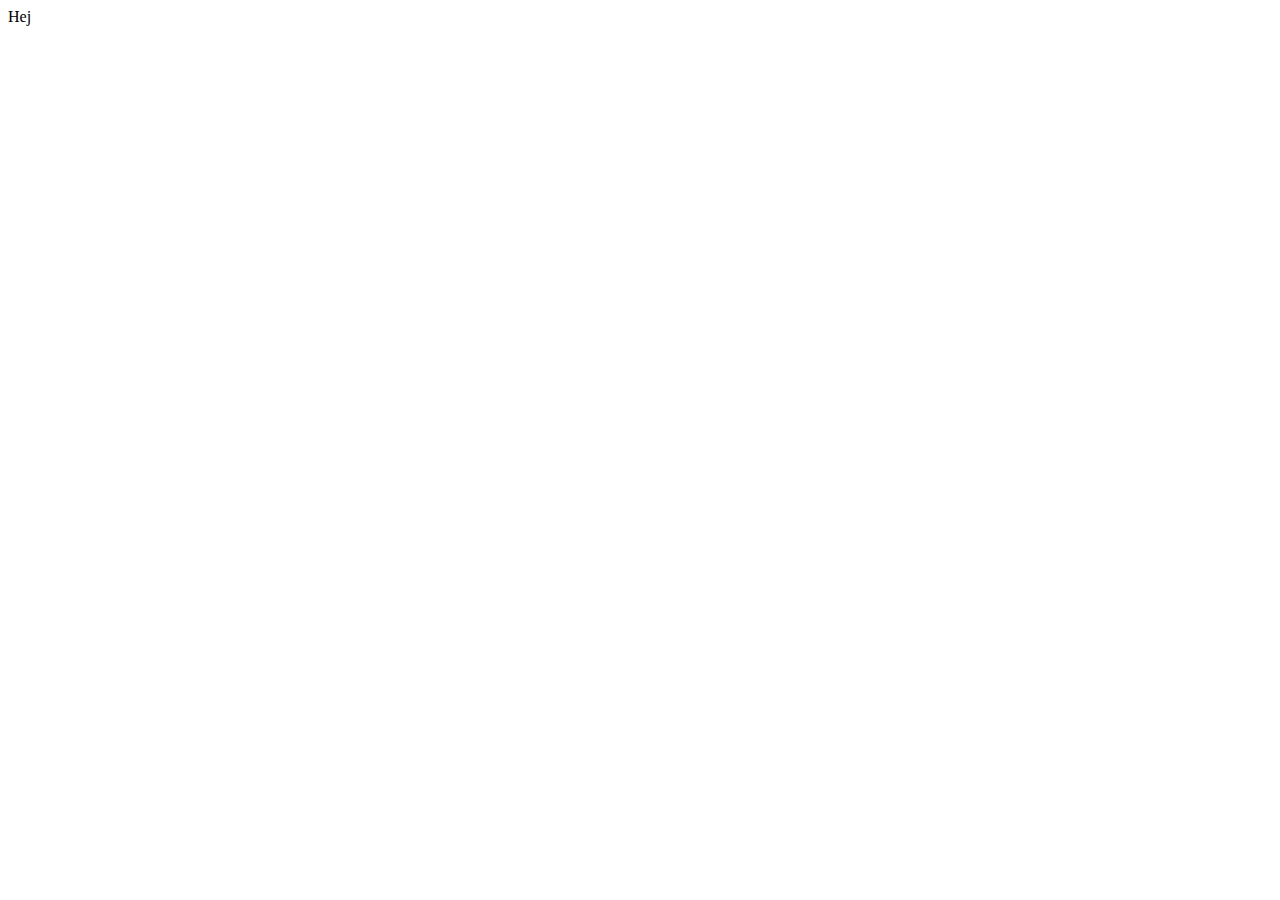
==== webbsida1.html @ 3d152af8 "first commit" ====
<!DOCTYPE html>
<html lang="en">
<head>
    <meta charset="UTF-8">
    <meta http-equiv="X-UA-Compatible" content="IE=edge">
    <meta name="viewport" content="width=device-width, initial-scale=1.0">
    <title>Document</title>
</head>
<body>
    Hej
</body>
</html>
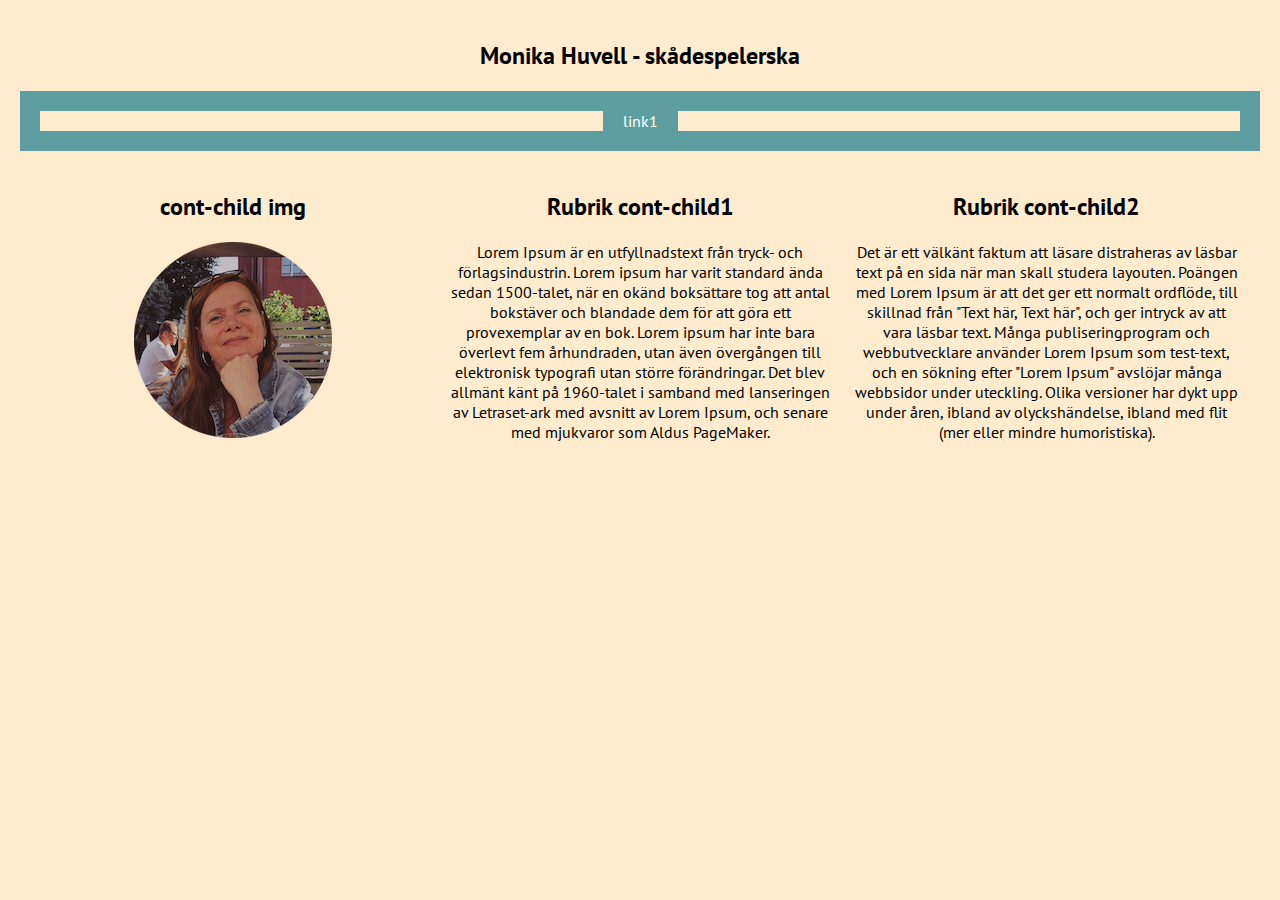
==== commit d7a5637d: "Webbsida2" ====
--- a/webbsida1.html
+++ b/webbsida1.html
@@ -5,8 +5,62 @@
     <meta http-equiv="X-UA-Compatible" content="IE=edge">
     <meta name="viewport" content="width=device-width, initial-scale=1.0">
     <title>Document</title>
+
+    <link rel="stylesheet" href="webbsida1.css" />
+
+    <link rel="preconnect" href="https://fonts.googleapis.com">
+<link rel="preconnect" href="https://fonts.gstatic.com" crossorigin>
+<link href="https://fonts.googleapis.com/css2?family=PT+Sans&display=swap" rel="stylesheet">
+
+    <header class="header">
+        <h2>Monika Huvell - skådespelerska</h2>
 </head>
+
 <body>
-    Hej
+    <div class="topnav">
+        <nav>
+          <a href="webbsida1.html">link1</a>
+        </nav>
+      </div>
+      <section>
+        <div class="content">
+          <div class="cont-child-img">
+            <h2>cont-child img</h2>
+            <img src="img/Profilbild.png" alt="profilbild" />
+          </div>
+          <div class="cont-child1">
+            <h2>Rubrik cont-child1</h2>
+            <p>
+              Lorem Ipsum är en utfyllnadstext från tryck- och förlagsindustrin.
+              Lorem ipsum har varit standard ända sedan 1500-talet, när en okänd
+              boksättare tog att antal bokstäver och blandade dem för att göra ett
+              provexemplar av en bok. Lorem ipsum har inte bara överlevt fem
+              århundraden, utan även övergången till elektronisk typografi utan
+              större förändringar. Det blev allmänt känt på 1960-talet i samband
+              med lanseringen av Letraset-ark med avsnitt av Lorem Ipsum, och
+              senare med mjukvaror som Aldus PageMaker.
+            </p>
+          </div>
+          <div class="cont-child2">
+            <h2>Rubrik cont-child2</h2>
+            <p>
+              Det är ett välkänt faktum att läsare distraheras av läsbar text på
+              en sida när man skall studera layouten. Poängen med Lorem Ipsum är
+              att det ger ett normalt ordflöde, till skillnad från "Text här, Text
+              här", och ger intryck av att vara läsbar text. Många
+              publiseringprogram och webbutvecklare använder Lorem Ipsum som
+              test-text, och en sökning efter "Lorem Ipsum" avslöjar många
+              webbsidor under uteckling. Olika versioner har dykt upp under åren,
+              ibland av olyckshändelse, ibland med flit (mer eller mindre
+              humoristiska).
+            </p>
+          </div>
+       
+        </div>
+       
+      </section>
+    </body>
+  </html>
+  
 </body>
 </html>--- a/webbsida1.css
+++ b/webbsida1.css
@@ -0,0 +1,63 @@
+*{
+    box-sizing: border-box;
+    background-color: blanchedalmond;
+    font-family: 'PT Sans', sans-serif;
+}
+
+body{
+    margin: 0;
+}
+
+.header{
+
+    text-align: center;
+    padding: 20px;
+}
+
+.topnav{
+    background-color: cadetblue;
+    padding: 20px;
+    text-align: center;
+    
+}
+
+.topnav a {
+background-color: cadetblue;
+padding: 20px;
+text-decoration: none;
+color: white;
+}
+
+.topnav a:hover{
+    background-color: blanchedalmond;
+    color: black;
+}
+
+.content{
+display: flex;
+padding: 10px;
+}
+
+.cont-child-img{
+    flex: 1;
+    padding: 10px;
+    margin: left 20px; ;
+    text-align: center;
+}
+
+.cont-child1{
+flex: 1;
+padding: 10px;
+}
+
+.cont-child2{
+    flex: 1;
+    padding: 10px;
+}
+
+.cont-child3{
+    flex: 1;
+    padding: 10px;
+
+}
+
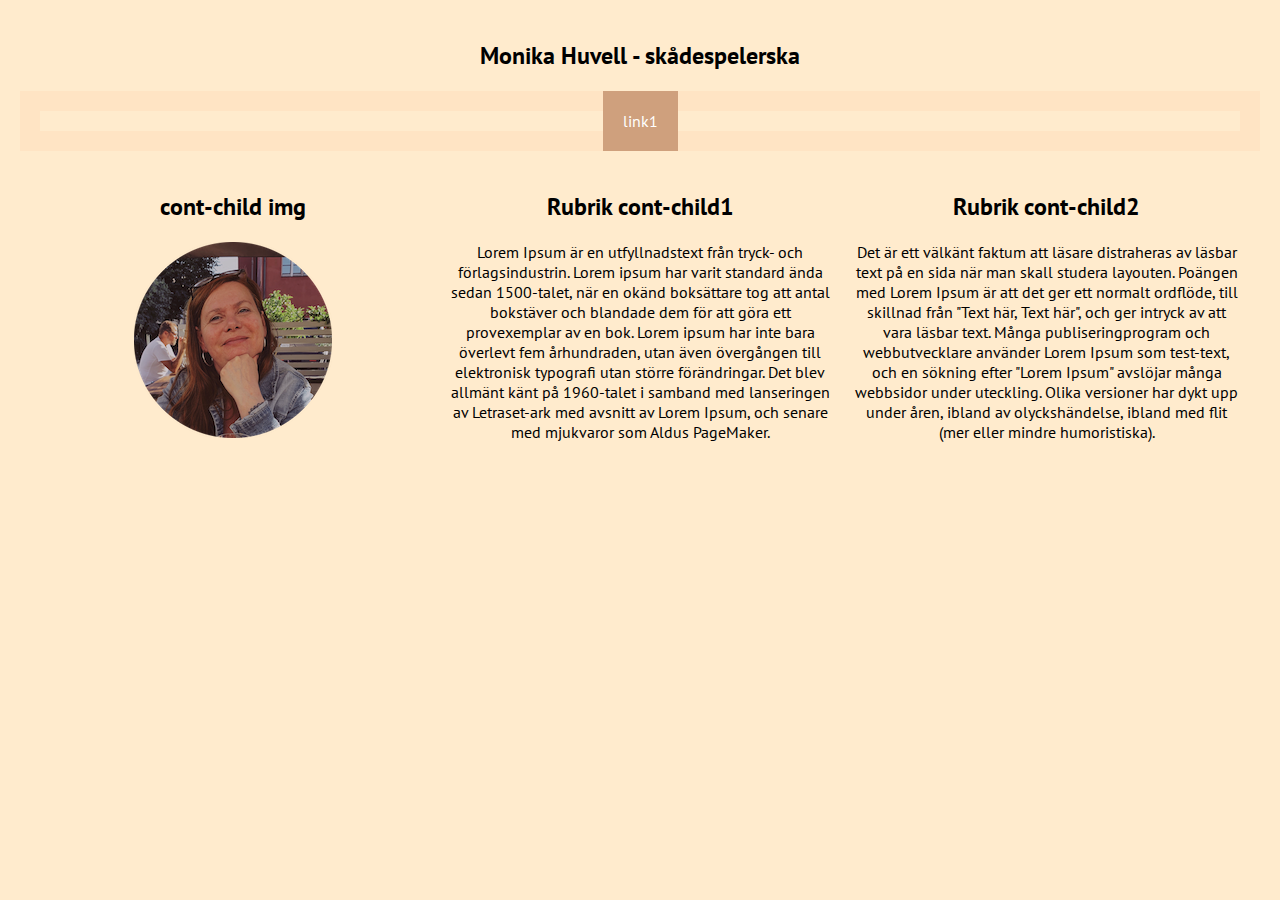
==== commit 9091b612: "Webbsida123" ====
--- a/webbsida1.html
+++ b/webbsida1.html
@@ -6,7 +6,7 @@
     <meta name="viewport" content="width=device-width, initial-scale=1.0">
     <title>Document</title>
 
-    <link rel="stylesheet" href="webbsida1.css" />
+    <link rel="stylesheet" href="stylesida123.css" />
 
     <link rel="preconnect" href="https://fonts.googleapis.com">
 <link rel="preconnect" href="https://fonts.gstatic.com" crossorigin>
--- a/stylesida123.css
+++ b/stylesida123.css
@@ -0,0 +1,62 @@
+*{
+    box-sizing: border-box;
+    background-color: blanchedalmond;
+    font-family: 'PT Sans', sans-serif;
+}
+
+body{
+    margin: 0;
+}
+
+.header{
+
+    text-align: center;
+    padding: 20px;
+}
+
+.topnav{
+    background-color: bisque;
+    padding: 20px;
+    text-align: center;
+    
+}
+
+.topnav a {
+background-color: rgb(207, 160, 125);
+padding: 20px;
+text-decoration: none;
+color: white;
+}
+
+.topnav a:hover{
+    background-color: rgb(252, 206, 138);
+    color: black;
+}
+
+.content{
+display: flex;
+padding: 10px;
+}
+
+.cont-child-img{
+    flex: 1;
+    padding: 10px;
+    margin: left 20px; ;
+    text-align: center;
+}
+
+.cont-child1{
+flex: 1;
+padding: 10px;
+}
+
+.cont-child2{
+    flex: 1;
+    padding: 10px;
+}
+
+.cont-child3{
+    flex: 1;
+   padding: 10px;
+
+}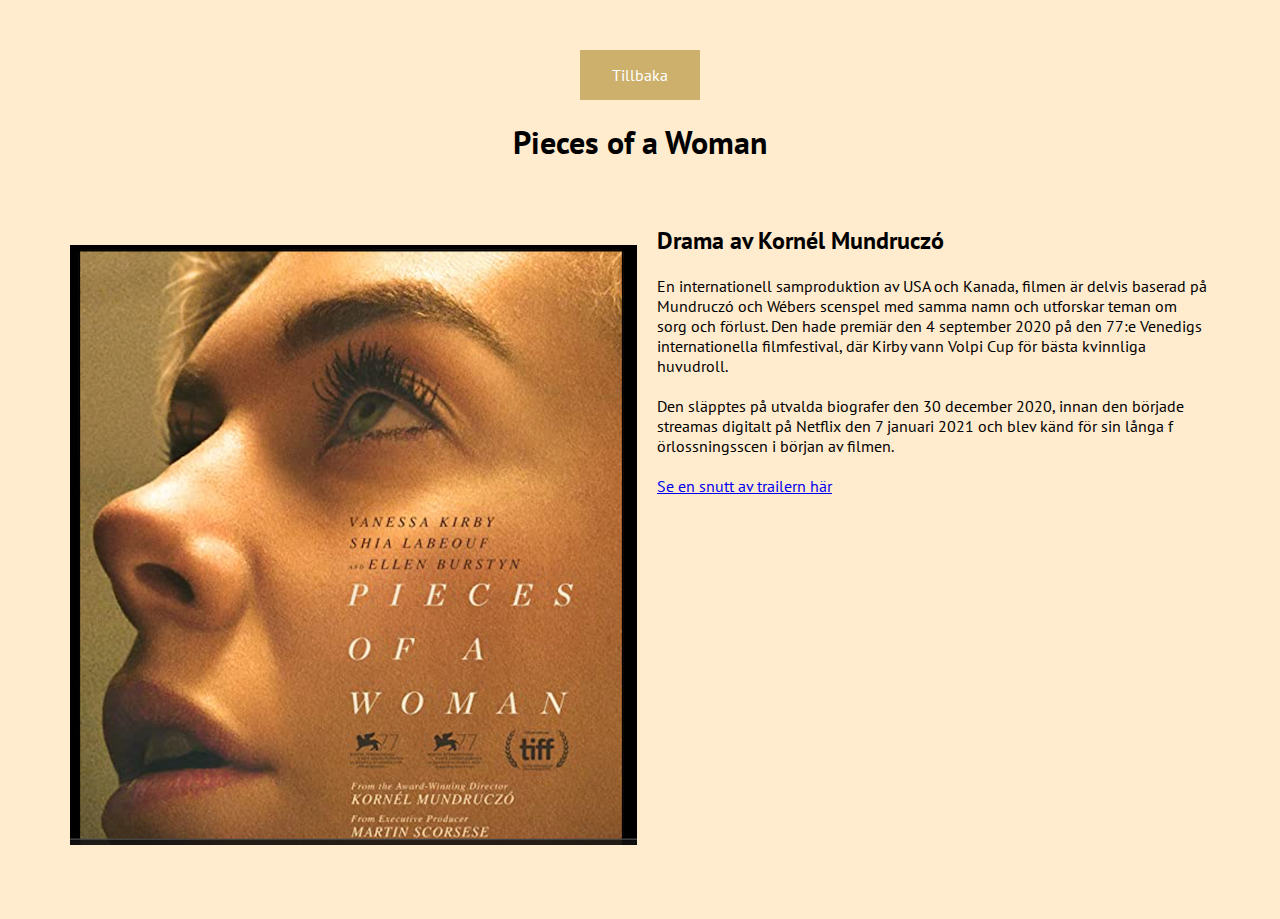
==== commit d4bbed27: "Inkluderat tillbakaknapp" ====
--- a/webbsida1.html
+++ b/webbsida1.html
@@ -7,54 +7,50 @@
     <title>Document</title>
 
     <link rel="stylesheet" href="stylesida123.css" />
+    <script type="text/javascript" src="script.js"></script>
 
     <link rel="preconnect" href="https://fonts.googleapis.com">
 <link rel="preconnect" href="https://fonts.gstatic.com" crossorigin>
 <link href="https://fonts.googleapis.com/css2?family=PT+Sans&display=swap" rel="stylesheet">
 
-    <header class="header">
-        <h2>Monika Huvell - skådespelerska</h2>
+<header class="header">
+  
+  <input type="button" class="button" onclick="goBack()" value="Tillbaka">
+
+        <h1>Pieces of a Woman</h1>
 </head>
 
 <body>
-    <div class="topnav">
-        <nav>
-          <a href="webbsida1.html">link1</a>
-        </nav>
-      </div>
+    
       <section>
         <div class="content">
           <div class="cont-child-img">
-            <h2>cont-child img</h2>
-            <img src="img/Profilbild.png" alt="profilbild" />
+            <br>
+            <br>
+            
+            <img src="img/Pieces of a Woman.png" alt="pieceofawoman" />
           </div>
           <div class="cont-child1">
-            <h2>Rubrik cont-child1</h2>
+            <h2>Drama av Kornél Mundruczó</h2>
             <p>
-              Lorem Ipsum är en utfyllnadstext från tryck- och förlagsindustrin.
-              Lorem ipsum har varit standard ända sedan 1500-talet, när en okänd
-              boksättare tog att antal bokstäver och blandade dem för att göra ett
-              provexemplar av en bok. Lorem ipsum har inte bara överlevt fem
-              århundraden, utan även övergången till elektronisk typografi utan
-              större förändringar. Det blev allmänt känt på 1960-talet i samband
-              med lanseringen av Letraset-ark med avsnitt av Lorem Ipsum, och
-              senare med mjukvaror som Aldus PageMaker.
+              En internationell samproduktion av USA och Kanada, filmen är 
+              delvis baserad på Mundruczó och Wébers scenspel med samma namn 
+              och utforskar teman om sorg och förlust. Den hade premiär 
+              den 4 september 2020 på den 77:e Venedigs internationella filmfestival, 
+              där Kirby vann Volpi Cup för bästa kvinnliga huvudroll. 
+              <br>
+              <br>
+              
+              Den släpptes på utvalda biografer den 30 december 2020, innan den började 
+              streamas digitalt på Netflix den 7 januari 2021 och blev känd för sin långa f
+              örlossningsscen i början av filmen.
+              <br>
+              <br>
+              <a href="https://www.imdb.com/video/vi404603161?playlistId=tt11161474">Se en snutt av trailern här </a>
             </p>
           </div>
-          <div class="cont-child2">
-            <h2>Rubrik cont-child2</h2>
-            <p>
-              Det är ett välkänt faktum att läsare distraheras av läsbar text på
-              en sida när man skall studera layouten. Poängen med Lorem Ipsum är
-              att det ger ett normalt ordflöde, till skillnad från "Text här, Text
-              här", och ger intryck av att vara läsbar text. Många
-              publiseringprogram och webbutvecklare använder Lorem Ipsum som
-              test-text, och en sökning efter "Lorem Ipsum" avslöjar många
-              webbsidor under uteckling. Olika versioner har dykt upp under åren,
-              ibland av olyckshändelse, ibland med flit (mer eller mindre
-              humoristiska).
-            </p>
-          </div>
+         
+          
        
         </div>
        
--- a/stylesida123.css
+++ b/stylesida123.css
@@ -2,16 +2,17 @@
     box-sizing: border-box;
     background-color: blanchedalmond;
     font-family: 'PT Sans', sans-serif;
+
 }
 
 body{
     margin: 0;
 }
-
+/* Header inkl tillbakaknapp centrerad*/
 .header{
 
     text-align: center;
-    padding: 20px;
+    padding: 50px;
 }
 
 .topnav{
@@ -43,11 +44,13 @@
     padding: 10px;
     margin: left 20px; ;
     text-align: center;
+    float: inline-end;
 }
 
 .cont-child1{
 flex: 1;
 padding: 10px;
+text-align: left;
 }
 
 .cont-child2{
@@ -56,7 +59,19 @@
 }
 
 .cont-child3{
-    flex: 1;
-   padding: 10px;
+ flex: 1;
+ padding: 10px;
 
-}+}
+
+
+.button {
+    background-color: rgb(204, 176, 107); /* Green */
+    border: none;
+    color: white;
+    padding: 15px 32px;
+    text-align: center;
+    text-decoration: none;
+    display: inline-block;
+    font-size: 16px;
+  }